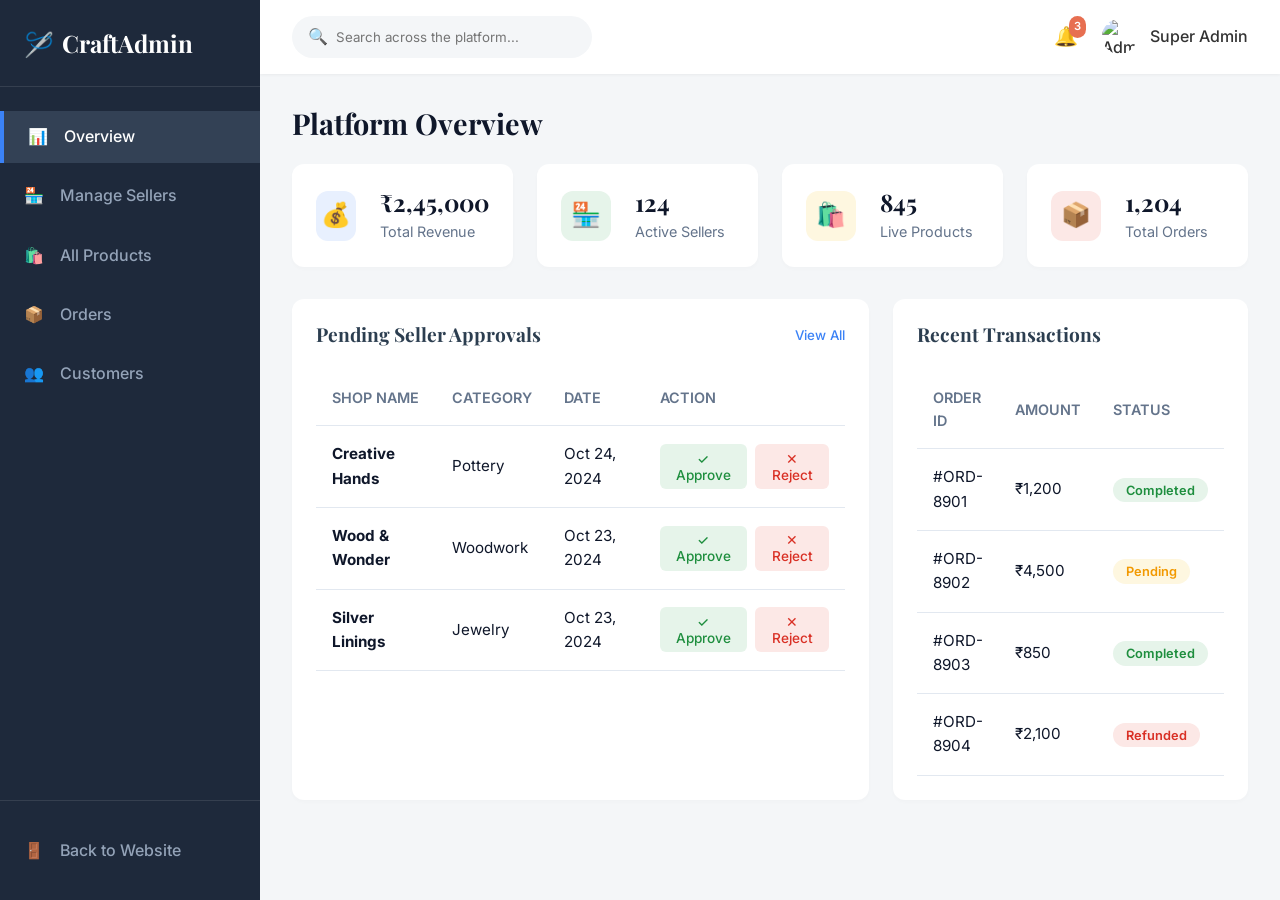
==== admin.html @ c6b3c41f "Add files via upload" ====
<!DOCTYPE html>
<html lang="en">
<head>
  <meta charset="UTF-8"/>
  <meta name="viewport" content="width=device-width, initial-scale=1.0"/>
  <title>Admin Dashboard – CraftNest</title>
  <link rel="preconnect" href="https://fonts.googleapis.com"/>
  <link href="https://fonts.googleapis.com/css2?family=Playfair+Display:wght@400;600;700&family=Inter:wght@300;400;500;600&display=swap" rel="stylesheet"/>
  <link rel="stylesheet" href="style.css"/>
  <link rel="stylesheet" href="admin.css"/>
</head>
<body class="admin-body">

  <!-- Admin Sidebar -->
  <aside class="admin-sidebar">
    <div class="admin-logo">
      <span class="logo-icon">🪡</span>
      <span>Craft<strong>Admin</strong></span>
    </div>
    
    <nav class="admin-nav">
      <a href="#" class="admin-nav-item active" onclick="switchAdminTab('overview', this)">
        <span>📊</span> Overview
      </a>
      <a href="#" class="admin-nav-item" onclick="switchAdminTab('sellers', this)">
        <span>🏪</span> Manage Sellers
      </a>
      <a href="#" class="admin-nav-item" onclick="switchAdminTab('products', this)">
        <span>🛍️</span> All Products
      </a>
      <a href="#" class="admin-nav-item" onclick="switchAdminTab('orders', this)">
        <span>📦</span> Orders
      </a>
      <a href="#" class="admin-nav-item" onclick="switchAdminTab('users', this)">
        <span>👥</span> Customers
      </a>
    </nav>
    
    <div class="admin-logout">
      <a href="index.html" class="admin-nav-item">
        <span>🚪</span> Back to Website
      </a>
    </div>
  </aside>

  <!-- Admin Main Content -->
  <main class="admin-main">
    
    <!-- Admin Header -->
    <header class="admin-header">
      <div class="header-search">
        <span>🔍</span>
        <input type="text" placeholder="Search across the platform..."/>
      </div>
      <div class="header-profile">
        <span class="notification-icon">🔔<span class="badge">3</span></span>
        <div class="profile-info">
          <img src="https://images.unsplash.com/photo-1472099645785-5658abf4ff4e?auto=format&fit=facearea&facepad=2&w=256&h=256&q=80" alt="Admin"/>
          <span>Super Admin</span>
        </div>
      </div>
    </header>

    <div class="admin-content">
      
      <!-- TAB: OVERVIEW -->
      <section id="tab-overview" class="admin-section active">
        <h2 class="section-title">Platform Overview</h2>
        
        <div class="stats-grid">
          <div class="stat-card">
            <div class="stat-icon" style="background:#e8f0fe; color:#1a73e8">💰</div>
            <div class="stat-details">
              <h3>₹2,45,000</h3>
              <p>Total Revenue</p>
            </div>
          </div>
          <div class="stat-card">
            <div class="stat-icon" style="background:#e6f4ea; color:#1e8e3e">🏪</div>
            <div class="stat-details">
              <h3>124</h3>
              <p>Active Sellers</p>
            </div>
          </div>
          <div class="stat-card">
            <div class="stat-icon" style="background:#fef7e0; color:#f29900">🛍️</div>
            <div class="stat-details">
              <h3>845</h3>
              <p>Live Products</p>
            </div>
          </div>
          <div class="stat-card">
            <div class="stat-icon" style="background:#fce8e6; color:#d93025">📦</div>
            <div class="stat-details">
              <h3>1,204</h3>
              <p>Total Orders</p>
            </div>
          </div>
        </div>

        <div class="dashboard-row">
          <div class="card recent-applications">
            <div class="card-header">
              <h3>Pending Seller Approvals</h3>
              <button class="btn-link">View All</button>
            </div>
            <div class="table-responsive">
              <table class="admin-table">
                <thead>
                  <tr>
                    <th>Shop Name</th>
                    <th>Category</th>
                    <th>Date</th>
                    <th>Action</th>
                  </tr>
                </thead>
                <tbody id="pendingSellersTable">
                  <!-- Injected by JS -->
                </tbody>
              </table>
            </div>
          </div>

          <div class="card recent-orders">
            <div class="card-header">
              <h3>Recent Transactions</h3>
            </div>
            <div class="table-responsive">
              <table class="admin-table">
                <thead>
                  <tr>
                    <th>Order ID</th>
                    <th>Amount</th>
                    <th>Status</th>
                  </tr>
                </thead>
                <tbody>
                  <tr><td>#ORD-8901</td><td>₹1,200</td><td><span class="status-badge success">Completed</span></td></tr>
                  <tr><td>#ORD-8902</td><td>₹4,500</td><td><span class="status-badge warning">Pending</span></td></tr>
                  <tr><td>#ORD-8903</td><td>₹850</td><td><span class="status-badge success">Completed</span></td></tr>
                  <tr><td>#ORD-8904</td><td>₹2,100</td><td><span class="status-badge danger">Refunded</span></td></tr>
                </tbody>
              </table>
            </div>
          </div>
        </div>
      </section>

      <!-- TAB: SELLERS -->
      <section id="tab-sellers" class="admin-section">
        <div class="card-header" style="margin-bottom: 1.5rem">
          <h2 class="section-title" style="margin:0">Manage Sellers</h2>
          <button class="btn btn-primary">➕ Add Seller</button>
        </div>
        <div class="card">
          <div class="table-filters">
            <input type="text" placeholder="Search sellers..." class="admin-input"/>
            <select class="admin-select">
              <option>All Status</option>
              <option>Active</option>
              <option>Suspended</option>
            </select>
          </div>
          <div class="table-responsive">
            <table class="admin-table">
              <thead>
                <tr>
                  <th>Seller / Shop Name</th>
                  <th>Email</th>
                  <th>Category</th>
                  <th>Products</th>
                  <th>Status</th>
                  <th>Actions</th>
                </tr>
              </thead>
              <tbody id="allSellersTable">
                <!-- Injected by JS -->
              </tbody>
            </table>
          </div>
        </div>
      </section>

      <!-- TAB: PRODUCTS -->
      <section id="tab-products" class="admin-section">
        <div class="card-header" style="margin-bottom: 1.5rem">
          <h2 class="section-title" style="margin:0">All Products</h2>
        </div>
        <div class="card">
          <div class="table-filters">
            <input type="text" placeholder="Search products..." class="admin-input"/>
            <select class="admin-select">
              <option>All Categories</option>
              <option>Frames</option>
              <option>Pottery</option>
              <option>Jewelry</option>
            </select>
          </div>
          <div class="table-responsive">
            <table class="admin-table">
              <thead>
                <tr>
                  <th>Product Name</th>
                  <th>Seller</th>
                  <th>Price</th>
                  <th>Stock</th>
                  <th>Status</th>
                  <th>Actions</th>
                </tr>
              </thead>
              <tbody id="adminProductsTable">
                <!-- Injected by JS -->
              </tbody>
            </table>
          </div>
        </div>
      </section>

    </div>
  </main>

  <script src="admin.js"></script>
</body>
</html>
---- style.css ----
/* ===== GLOBAL VARIABLES ===== */
:root {
  /* Colors */
  --primary: #c27a5d; /* Warm artisan terracotta */
  --primary-hover: #a36147;
  --secondary: #2c3e50; /* Deep navy/slate */
  --accent: #e9c46a; /* Golden accent */
  --bg-light: #fcfaf8; /* Warm off-white */
  --bg-card: #ffffff;
  --text-main: #333333;
  --text-muted: #666666;
  --border: #eaeaea;
  --success: #2a9d8f;
  --error: #e76f51;
  
  /* Typography */
  --font-heading: 'Playfair Display', serif;
  --font-body: 'Inter', sans-serif;
  
  /* Shadows */
  --shadow-sm: 0 2px 8px rgba(0,0,0,0.05);
  --shadow-md: 0 4px 12px rgba(0,0,0,0.08);
  --shadow-lg: 0 12px 24px rgba(0,0,0,0.12);
  
  /* Transitions */
  --transition: all 0.3s ease;
  
  /* Layout */
  --max-width: 1200px;
  --nav-height: 80px;
}

/* ===== RESET & BASE ===== */
* {
  margin: 0;
  padding: 0;
  box-sizing: border-box;
}

html {
  scroll-behavior: smooth;
}

body {
  font-family: var(--font-body);
  color: var(--text-main);
  background-color: var(--bg-light);
  line-height: 1.6;
  overflow-x: hidden;
}

h1, h2, h3, h4, h5, h6 {
  font-family: var(--font-heading);
  font-weight: 700;
  line-height: 1.2;
  color: var(--secondary);
}

a {
  text-decoration: none;
  color: inherit;
  transition: var(--transition);
}

img {
  max-width: 100%;
  height: auto;
  display: block;
}

ul {
  list-style: none;
}

button {
  cursor: pointer;
  font-family: var(--font-body);
  border: none;
  background: none;
}

.highlight {
  color: var(--primary);
  position: relative;
  display: inline-block;
}

.highlight::after {
  content: '';
  position: absolute;
  bottom: 10%;
  left: 0;
  width: 100%;
  height: 30%;
  background-color: rgba(233, 196, 106, 0.4);
  z-index: -1;
  transform: rotate(-1deg);
}

/* ===== BUTTONS ===== */
.btn {
  display: inline-flex;
  align-items: center;
  justify-content: center;
  gap: 0.5rem;
  padding: 0.6rem 1.5rem;
  border-radius: 50px;
  font-weight: 500;
  transition: var(--transition);
  text-align: center;
}

.btn-lg {
  padding: 0.8rem 2rem;
  font-size: 1.1rem;
}

.btn-primary {
  background-color: var(--primary);
  color: white;
  box-shadow: 0 4px 10px rgba(194, 122, 93, 0.3);
}

.btn-primary:hover {
  background-color: var(--primary-hover);
  transform: translateY(-2px);
  box-shadow: 0 6px 15px rgba(194, 122, 93, 0.4);
}

.btn-outline {
  border: 2px solid var(--primary);
  color: var(--primary);
}

.btn-outline:hover {
  background-color: var(--primary);
  color: white;
}

.btn-glass {
  background: rgba(255, 255, 255, 0.8);
  backdrop-filter: blur(10px);
  color: var(--secondary);
  border: 1px solid rgba(255, 255, 255, 0.5);
  box-shadow: var(--shadow-sm);
}

.btn-glass:hover {
  background: white;
  transform: translateY(-2px);
}

.btn-white {
  background-color: white;
  color: var(--primary);
}

.btn-white:hover {
  background-color: #f8f8f8;
  transform: translateY(-2px);
}

.btn-outline-white {
  border: 2px solid white;
  color: white;
}

.btn-outline-white:hover {
  background-color: white;
  color: var(--secondary);
}

.btn-full {
  width: 100%;
}

/* ===== NAVBAR ===== */
.navbar {
  position: fixed;
  top: 0;
  left: 0;
  width: 100%;
  height: var(--nav-height);
  background-color: transparent;
  transition: var(--transition);
  z-index: 1000;
}

.navbar.scrolled {
  background-color: rgba(255, 255, 255, 0.95);
  backdrop-filter: blur(10px);
  box-shadow: var(--shadow-sm);
}

.nav-container {
  max-width: var(--max-width);
  margin: 0 auto;
  padding: 0 2rem;
  height: 100%;
  display: flex;
  align-items: center;
  justify-content: space-between;
}

.nav-logo {
  display: flex;
  align-items: center;
  gap: 0.5rem;
  font-family: var(--font-heading);
  font-size: 1.5rem;
  color: var(--secondary);
}

.nav-logo .logo-icon {
  font-size: 1.8rem;
}

.nav-links {
  display: flex;
  gap: 2rem;
}

.nav-link {
  font-weight: 500;
  color: var(--secondary);
  position: relative;
}

.nav-link::after {
  content: '';
  position: absolute;
  bottom: -4px;
  left: 0;
  width: 0;
  height: 2px;
  background-color: var(--primary);
  transition: var(--transition);
}

.nav-link:hover::after,
.nav-link.active::after {
  width: 100%;
}

.nav-link:hover,
.nav-link.active {
  color: var(--primary);
}

.nav-cta {
  display: flex;
  gap: 1rem;
}

.hamburger {
  display: none;
  flex-direction: column;
  gap: 5px;
  background: none;
  border: none;
  cursor: pointer;
}

.hamburger span {
  display: block;
  width: 25px;
  height: 3px;
  background-color: var(--secondary);
  transition: var(--transition);
}

/* ===== HERO SECTION ===== */
.hero {
  position: relative;
  min-height: 100vh;
  display: flex;
  align-items: center;
  overflow: hidden;
  padding: calc(var(--nav-height) + 2rem) 2rem 4rem;
}

.hero-bg-shapes {
  position: absolute;
  top: 0;
  left: 0;
  width: 100%;
  height: 100%;
  z-index: -1;
  overflow: hidden;
}

.shape {
  position: absolute;
  border-radius: 50%;
  filter: blur(80px);
}

.shape-1 {
  top: -10%;
  right: -5%;
  width: 50vw;
  height: 50vw;
  background-color: rgba(233, 196, 106, 0.2);
}

.shape-2 {
  bottom: -10%;
  left: -5%;
  width: 40vw;
  height: 40vw;
  background-color: rgba(194, 122, 93, 0.15);
}

.hero-content {
  flex: 1;
  max-width: 600px;
  z-index: 1;
}

.hero-badge {
  display: inline-block;
  padding: 0.5rem 1rem;
  background-color: white;
  border-radius: 50px;
  font-weight: 500;
  color: var(--primary);
  box-shadow: var(--shadow-sm);
  margin-bottom: 1.5rem;
  animation: slideUp 0.6s ease;
}

.hero-title {
  font-size: clamp(2.5rem, 5vw, 4rem);
  margin-bottom: 1.5rem;
  animation: slideUp 0.8s ease;
}

.hero-desc {
  font-size: 1.1rem;
  color: var(--text-muted);
  margin-bottom: 2rem;
  max-width: 90%;
  animation: slideUp 1s ease;
}

.hero-actions {
  display: flex;
  gap: 1rem;
  margin-bottom: 3rem;
  animation: slideUp 1.2s ease;
}

.hero-stats {
  display: flex;
  align-items: center;
  gap: 2rem;
  animation: slideUp 1.4s ease;
}

.stat-item {
  display: flex;
  flex-direction: column;
}

.stat-number {
  font-family: var(--font-heading);
  font-size: 2rem;
  font-weight: 700;
  color: var(--secondary);
}

.stat-suffix {
  font-family: var(--font-heading);
  font-size: 1.5rem;
  font-weight: 700;
  color: var(--primary);
}

.stat-label {
  font-size: 0.9rem;
  color: var(--text-muted);
}

.stat-divider {
  width: 1px;
  height: 40px;
  background-color: var(--border);
}

.hero-visual {
  flex: 1;
  position: relative;
  height: 600px;
  display: flex;
  align-items: center;
  justify-content: center;
  z-index: 1;
}

.hero-image-card {
  position: absolute;
  border-radius: 20px;
  overflow: hidden;
  box-shadow: var(--shadow-lg);
  transition: var(--transition);
}

.hero-image-card img {
  width: 100%;
  height: 100%;
  object-fit: cover;
  transition: transform 0.5s ease;
}

.hero-image-card:hover img {
  transform: scale(1.05);
}

.main-card {
  width: 400px;
  height: 500px;
  z-index: 3;
  animation: float 6s ease-in-out infinite;
}

.side-card-1 {
  width: 250px;
  height: 300px;
  right: 0;
  top: 10%;
  z-index: 2;
  transform: rotate(5deg);
  animation: float 7s ease-in-out infinite 1s;
}

.side-card-2 {
  width: 220px;
  height: 280px;
  left: 0;
  bottom: 10%;
  z-index: 4;
  transform: rotate(-5deg);
  animation: float 8s ease-in-out infinite 2s;
}

.card-badge {
  position: absolute;
  bottom: 20px;
  left: 20px;
  background: rgba(255, 255, 255, 0.9);
  padding: 0.5rem 1rem;
  border-radius: 50px;
  font-weight: 600;
  font-size: 0.9rem;
  box-shadow: var(--shadow-sm);
  backdrop-filter: blur(5px);
}

/* ===== ANIMATIONS ===== */
@keyframes slideUp {
  from { opacity: 0; transform: translateY(30px); }
  to { opacity: 1; transform: translateY(0); }
}

@keyframes float {
  0% { transform: translateY(0) rotate(var(--rot, 0deg)); }
  50% { transform: translateY(-15px) rotate(var(--rot, 0deg)); }
  100% { transform: translateY(0) rotate(var(--rot, 0deg)); }
}

.side-card-1 { --rot: 5deg; }
.side-card-2 { --rot: -5deg; }
.main-card { --rot: 0deg; }

/* ===== TRUST BAR ===== */
.trust-bar {
  background-color: var(--secondary);
  color: white;
  padding: 1.5rem 0;
}

.trust-container {
  max-width: var(--max-width);
  margin: 0 auto;
  padding: 0 2rem;
  display: flex;
  justify-content: space-between;
  align-items: center;
  flex-wrap: wrap;
  gap: 1rem;
}

.trust-item {
  display: flex;
  align-items: center;
  gap: 0.5rem;
  font-weight: 500;
  font-size: 1.1rem;
}

.trust-divider {
  width: 5px;
  height: 5px;
  border-radius: 50%;
  background-color: rgba(255,255,255,0.3);
}

/* ===== SECTIONS ===== */
.section-container {
  max-width: var(--max-width);
  margin: 0 auto;
  padding: 5rem 2rem;
}

.section-header {
  text-align: center;
  margin-bottom: 3rem;
}

.section-tag {
  color: var(--primary);
  font-weight: 600;
  text-transform: uppercase;
  letter-spacing: 2px;
  font-size: 0.9rem;
  display: block;
  margin-bottom: 0.5rem;
}

.section-title {
  font-size: 2.5rem;
  margin-bottom: 1rem;
}

.section-desc {
  color: var(--text-muted);
  max-width: 600px;
  margin: 0 auto;
}

/* ===== CATEGORIES ===== */
.categories-grid {
  display: grid;
  grid-template-columns: repeat(auto-fill, minmax(250px, 1fr));
  gap: 2rem;
}

.cat-card {
  background: white;
  border-radius: 16px;
  padding: 2rem;
  text-align: center;
  transition: var(--transition);
  box-shadow: var(--shadow-sm);
  border: 1px solid var(--border);
  position: relative;
  overflow: hidden;
}

.cat-card::before {
  content: '';
  position: absolute;
  top: 0;
  left: 0;
  width: 100%;
  height: 4px;
  background-color: var(--primary);
  transform: scaleX(0);
  transition: transform 0.3s ease;
  transform-origin: left;
}

.cat-card:hover {
  transform: translateY(-5px);
  box-shadow: var(--shadow-md);
  border-color: transparent;
}

.cat-card:hover::before {
  transform: scaleX(1);
}

.cat-icon {
  font-size: 3rem;
  margin-bottom: 1rem;
}

.cat-card h3 {
  font-size: 1.2rem;
  margin-bottom: 0.5rem;
}

.cat-card p {
  font-size: 0.9rem;
  color: var(--text-muted);
  margin-bottom: 1rem;
}

.cat-count {
  display: inline-block;
  font-size: 0.8rem;
  padding: 0.2rem 0.8rem;
  background-color: var(--bg-light);
  border-radius: 50px;
  color: var(--secondary);
}

/* ===== PRODUCT CARDS ===== */
.products-grid {
  display: grid;
  grid-template-columns: repeat(auto-fill, minmax(280px, 1fr));
  gap: 2rem;
}

.product-card {
  background: white;
  border-radius: 16px;
  overflow: hidden;
  box-shadow: var(--shadow-sm);
  transition: var(--transition);
  position: relative;
  display: flex;
  flex-direction: column;
}

.product-card:hover {
  transform: translateY(-5px);
  box-shadow: var(--shadow-lg);
}

.product-img-wrap {
  position: relative;
  height: 250px;
  overflow: hidden;
}

.product-img {
  width: 100%;
  height: 100%;
  object-fit: cover;
  transition: transform 0.5s ease;
}

.product-card:hover .product-img {
  transform: scale(1.05);
}

.product-badge {
  position: absolute;
  top: 10px;
  left: 10px;
  background: var(--primary);
  color: white;
  padding: 0.3rem 0.8rem;
  border-radius: 50px;
  font-size: 0.8rem;
  font-weight: 600;
  z-index: 2;
}

.product-like {
  position: absolute;
  top: 10px;
  right: 10px;
  background: white;
  width: 35px;
  height: 35px;
  border-radius: 50%;
  display: flex;
  align-items: center;
  justify-content: center;
  box-shadow: var(--shadow-sm);
  z-index: 2;
  font-size: 1.2rem;
  transition: var(--transition);
}

.product-like:hover {
  transform: scale(1.1);
  color: var(--error);
}

.product-info {
  padding: 1.5rem;
  flex: 1;
  display: flex;
  flex-direction: column;
}

.product-cat {
  font-size: 0.8rem;
  color: var(--text-muted);
  text-transform: uppercase;
  letter-spacing: 1px;
  margin-bottom: 0.5rem;
}

.product-title {
  font-size: 1.1rem;
  font-weight: 600;
  margin-bottom: 0.5rem;
  color: var(--secondary);
  display: -webkit-box;
  -webkit-line-clamp: 2;
  -webkit-box-orient: vertical;
  overflow: hidden;
}

.product-seller {
  display: flex;
  align-items: center;
  gap: 0.5rem;
  margin-bottom: 1rem;
  font-size: 0.9rem;
}

.seller-avatar {
  width: 24px;
  height: 24px;
  border-radius: 50%;
  object-fit: cover;
}

.product-rating {
  color: #ffb703;
  font-size: 0.9rem;
  margin-bottom: 1rem;
}

.product-footer {
  margin-top: auto;
  display: flex;
  justify-content: space-between;
  align-items: center;
  border-top: 1px solid var(--border);
  padding-top: 1rem;
}

.product-price {
  font-family: var(--font-heading);
  font-size: 1.3rem;
  font-weight: 700;
  color: var(--primary);
}

.section-cta {
  text-align: center;
  margin-top: 3rem;
}

/* ===== HOW IT WORKS ===== */
.how-section {
  background-color: white;
}

.how-tabs {
  display: flex;
  justify-content: center;
  gap: 1rem;
  margin-bottom: 3rem;
}

.how-tab {
  padding: 0.8rem 2rem;
  font-size: 1.1rem;
  font-weight: 600;
  border-radius: 50px;
  background-color: var(--bg-light);
  color: var(--text-muted);
  transition: var(--transition);
}

.how-tab.active {
  background-color: var(--primary);
  color: white;
  box-shadow: 0 4px 10px rgba(194, 122, 93, 0.3);
}

.how-steps {
  display: grid;
  grid-template-columns: repeat(auto-fit, minmax(250px, 1fr));
  gap: 2rem;
  text-align: center;
}

.step-card {
  padding: 2rem;
  position: relative;
}

.step-num {
  font-family: var(--font-heading);
  font-size: 4rem;
  font-weight: 800;
  color: rgba(194, 122, 93, 0.1);
  position: absolute;
  top: -10px;
  left: 50%;
  transform: translateX(-50%);
  z-index: 0;
}

.step-icon {
  font-size: 3rem;
  margin-bottom: 1rem;
  position: relative;
  z-index: 1;
}

.step-card h3 {
  margin-bottom: 1rem;
  position: relative;
  z-index: 1;
}

.step-card p {
  color: var(--text-muted);
  position: relative;
  z-index: 1;
}

/* ===== SELLERS (ABOUT) ===== */
.sellers-grid {
  display: grid;
  grid-template-columns: repeat(auto-fill, minmax(200px, 1fr));
  gap: 2rem;
}

.seller-profile-card {
  text-align: center;
  background: white;
  padding: 2rem;
  border-radius: 16px;
  box-shadow: var(--shadow-sm);
  transition: var(--transition);
}

.seller-profile-card:hover {
  transform: translateY(-5px);
  box-shadow: var(--shadow-md);
}

.seller-pic {
  width: 100px;
  height: 100px;
  border-radius: 50%;
  object-fit: cover;
  margin: 0 auto 1rem;
  border: 3px solid var(--primary);
  padding: 3px;
}

.seller-profile-card h3 {
  font-size: 1.1rem;
  margin-bottom: 0.5rem;
}

.seller-tag {
  display: inline-block;
  font-size: 0.8rem;
  background: var(--bg-light);
  padding: 0.2rem 0.8rem;
  border-radius: 50px;
  color: var(--text-muted);
  margin-bottom: 1rem;
}

.about-container {
  max-width: var(--max-width);
  margin: 0 auto;
  padding: 5rem 2rem;
  display: flex;
  align-items: center;
  gap: 4rem;
}

.about-visual {
  flex: 1;
  position: relative;
}

.about-visual img {
  border-radius: 20px;
  box-shadow: var(--shadow-lg);
}

.about-badge {
  position: absolute;
  bottom: -20px;
  right: -20px;
  background: white;
  padding: 1rem;
  border-radius: 12px;
  box-shadow: var(--shadow-lg);
  display: flex;
  align-items: center;
  gap: 1rem;
}

.about-badge-icon {
  font-size: 2rem;
}

.about-content {
  flex: 1;
}

.about-content p {
  color: var(--text-muted);
  margin-bottom: 1.5rem;
  font-size: 1.1rem;
}

.about-features {
  margin: 2rem 0;
  display: grid;
  grid-template-columns: 1fr 1fr;
  gap: 1rem;
}

.about-feature {
  display: flex;
  align-items: center;
  gap: 0.5rem;
  font-weight: 500;
}

/* ===== CTA BANNER ===== */
.cta-section {
  background: linear-gradient(135deg, var(--primary), var(--primary-hover));
  color: white;
  padding: 5rem 2rem;
  text-align: center;
}

.cta-container {
  max-width: 800px;
  margin: 0 auto;
}

.cta-container h2 {
  color: white;
  font-size: 2.5rem;
  margin-bottom: 1rem;
}

.cta-container p {
  font-size: 1.2rem;
  margin-bottom: 2rem;
  opacity: 0.9;
}

.cta-buttons {
  display: flex;
  justify-content: center;
  gap: 1rem;
}

/* ===== FOOTER ===== */
.footer {
  background-color: var(--secondary);
  color: white;
  padding: 4rem 2rem 1rem;
}

.footer-container {
  max-width: var(--max-width);
  margin: 0 auto;
  display: grid;
  grid-template-columns: 2fr 1fr 1fr 1fr;
  gap: 3rem;
  margin-bottom: 3rem;
}

.footer-logo {
  color: white;
  margin-bottom: 1rem;
}

.footer-brand p {
  color: #a0aec0;
  margin-bottom: 1.5rem;
}

.social-links {
  display: flex;
  gap: 1rem;
}

.social-link {
  width: 40px;
  height: 40px;
  background: rgba(255,255,255,0.1);
  border-radius: 50%;
  display: flex;
  align-items: center;
  justify-content: center;
  font-size: 1.2rem;
}

.social-link:hover {
  background: var(--primary);
  transform: translateY(-3px);
}

.footer-col h4 {
  color: white;
  margin-bottom: 1.5rem;
  font-size: 1.1rem;
}

.footer-col ul li {
  margin-bottom: 0.8rem;
}

.footer-col ul li a {
  color: #a0aec0;
}

.footer-col ul li a:hover {
  color: var(--primary);
  padding-left: 5px;
}

.footer-bottom {
  text-align: center;
  padding-top: 2rem;
  border-top: 1px solid rgba(255,255,255,0.1);
  color: #a0aec0;
  font-size: 0.9rem;
}

/* =========================================
   BUYERS PAGE STYLES
   ========================================= */
.page-header {
  background: linear-gradient(to right, rgba(24cf, 250, 248, 0.9), rgba(24cf, 250, 248, 0.9)),
              url('https://images.unsplash.com/photo-1452860606245-08befc0ff44b?auto=format&fit=crop&q=80') center/cover;
  padding: calc(var(--nav-height) + 4rem) 2rem 4rem;
  text-align: center;
}

.page-header-content {
  max-width: 800px;
  margin: 0 auto;
}

.page-header h1 {
  font-size: 3rem;
  margin-bottom: 1rem;
}

.page-header p {
  font-size: 1.2rem;
  color: var(--text-muted);
  margin-bottom: 2rem;
}

.search-bar-wrapper {
  background: white;
  padding: 0.5rem;
  border-radius: 50px;
  box-shadow: var(--shadow-md);
  max-width: 600px;
  margin: 0 auto;
}

.search-bar {
  display: flex;
  align-items: center;
}

.search-icon {
  padding: 0 1rem;
  font-size: 1.2rem;
  color: var(--text-muted);
}

.search-bar input {
  flex: 1;
  border: none;
  outline: none;
  font-family: var(--font-body);
  font-size: 1rem;
  padding: 0.8rem 0;
}

.search-btn {
  border-radius: 50px;
}

.buyers-main {
  padding: 3rem 2rem;
  background-color: var(--bg-light);
}

.buyers-container {
  max-width: var(--max-width);
  margin: 0 auto;
  display: grid;
  grid-template-columns: 280px 1fr;
  gap: 2rem;
}

/* Filters Sidebar */
.filters-sidebar {
  background: white;
  padding: 1.5rem;
  border-radius: 16px;
  box-shadow: var(--shadow-sm);
  height: fit-content;
  position: sticky;
  top: calc(var(--nav-height) + 2rem);
}

.filters-header {
  display: flex;
  justify-content: space-between;
  align-items: center;
  margin-bottom: 1.5rem;
  padding-bottom: 1rem;
  border-bottom: 1px solid var(--border);
}

.clear-filters {
  font-size: 0.9rem;
  color: var(--primary);
  text-decoration: underline;
}

.filter-group {
  margin-bottom: 1.5rem;
}

.filter-group h4 {
  font-size: 1rem;
  margin-bottom: 1rem;
  color: var(--secondary);
}

.filter-checkbox {
  display: flex;
  align-items: center;
  gap: 0.5rem;
  margin-bottom: 0.8rem;
  cursor: pointer;
  font-size: 0.95rem;
  color: var(--text-muted);
}

.price-range-display {
  display: flex;
  justify-content: space-between;
  margin-bottom: 1rem;
  font-weight: 500;
}

.price-slider {
  width: 100%;
  accent-color: var(--primary);
}

/* Products Panel */
.products-toolbar {
  display: flex;
  justify-content: space-between;
  align-items: center;
  margin-bottom: 1.5rem;
  background: white;
  padding: 1rem 1.5rem;
  border-radius: 12px;
  box-shadow: var(--shadow-sm);
}

.sort-wrapper {
  display: flex;
  align-items: center;
  gap: 0.5rem;
}

.sort-select {
  padding: 0.5rem;
  border: 1px solid var(--border);
  border-radius: 8px;
  font-family: var(--font-body);
  outline: none;
}

.view-toggle {
  display: flex;
  gap: 0.5rem;
}

.view-btn {
  width: 36px;
  height: 36px;
  border-radius: 8px;
  border: 1px solid var(--border);
  background: white;
  font-size: 1.2rem;
  display: flex;
  align-items: center;
  justify-content: center;
  transition: var(--transition);
}

.view-btn.active, .view-btn:hover {
  background: var(--primary);
  color: white;
  border-color: var(--primary);
}

.cat-pills {
  display: flex;
  gap: 0.8rem;
  overflow-x: auto;
  padding-bottom: 1rem;
  margin-bottom: 1rem;
  scrollbar-width: none;
}

.cat-pills::-webkit-scrollbar {
  display: none;
}

.cat-pill {
  padding: 0.5rem 1.2rem;
  background: white;
  border: 1px solid var(--border);
  border-radius: 50px;
  white-space: nowrap;
  font-weight: 500;
  color: var(--text-muted);
  transition: var(--transition);
}

.cat-pill:hover, .cat-pill.active {
  background: var(--primary);
  color: white;
  border-color: var(--primary);
}

/* List View Overrides */
.products-grid.list-view {
  grid-template-columns: 1fr;
}

.products-grid.list-view .product-card {
  flex-direction: row;
  height: 200px;
}

.products-grid.list-view .product-img-wrap {
  width: 250px;
  height: 100%;
}

.products-grid.list-view .product-info {
  justify-content: center;
}

/* Pagination */
.pagination {
  display: flex;
  justify-content: center;
  gap: 0.5rem;
  margin-top: 3rem;
}

.page-btn {
  width: 40px;
  height: 40px;
  border-radius: 50%;
  border: 1px solid var(--border);
  background: white;
  display: flex;
  align-items: center;
  justify-content: center;
  font-weight: 500;
  transition: var(--transition);
}

.page-btn:hover, .page-btn.active {
  background: var(--primary);
  color: white;
  border-color: var(--primary);
}

/* Modal */
.modal-overlay {
  position: fixed;
  top: 0;
  left: 0;
  width: 100%;
  height: 100%;
  background: rgba(0,0,0,0.6);
  backdrop-filter: blur(5px);
  z-index: 2000;
  display: flex;
  align-items: center;
  justify-content: center;
  opacity: 0;
  visibility: hidden;
  transition: var(--transition);
}

.modal-overlay.active {
  opacity: 1;
  visibility: visible;
}

.modal-box {
  background: white;
  border-radius: 20px;
  width: 90%;
  max-width: 900px;
  max-height: 90vh;
  overflow-y: auto;
  position: relative;
  transform: translateY(20px);
  transition: transform 0.4s ease;
}

.modal-overlay.active .modal-box {
  transform: translateY(0);
}

.modal-close {
  position: absolute;
  top: 15px;
  right: 15px;
  width: 40px;
  height: 40px;
  background: white;
  border-radius: 50%;
  display: flex;
  align-items: center;
  justify-content: center;
  font-size: 1.2rem;
  box-shadow: var(--shadow-sm);
  z-index: 10;
  transition: var(--transition);
}

.modal-close:hover {
  background: var(--error);
  color: white;
}

.modal-content {
  display: flex;
  flex-wrap: wrap;
}

.modal-gallery {
  flex: 1;
  min-width: 300px;
}

.modal-gallery img {
  width: 100%;
  height: 100%;
  object-fit: cover;
}

.modal-details {
  flex: 1;
  min-width: 300px;
  padding: 2.5rem;
}

/* =========================================
   SELLERS PORTAL STYLES
   ========================================= */
.seller-header {
  background: linear-gradient(to right, rgba(44, 62, 80, 0.9), rgba(44, 62, 80, 0.9)),
              url('https://images.unsplash.com/photo-1513364776144-60967b0f800f?auto=format&fit=crop&q=80') center/cover;
  color: white;
}

.seller-header h1 {
  color: white;
}

.seller-header p {
  color: rgba(255,255,255,0.8);
}

.seller-header-badge {
  display: inline-block;
  background: var(--primary);
  color: white;
  padding: 0.5rem 1rem;
  border-radius: 50px;
  font-weight: 600;
  margin-bottom: 1.5rem;
}

.seller-perks-row {
  display: flex;
  justify-content: center;
  flex-wrap: wrap;
  gap: 2rem;
  margin-top: 2rem;
}

.seller-perk {
  display: flex;
  align-items: center;
  gap: 0.5rem;
  background: rgba(255,255,255,0.1);
  padding: 0.5rem 1rem;
  border-radius: 50px;
  font-size: 0.9rem;
}

.seller-portal-section {
  padding: 3rem 2rem;
  background: var(--bg-light);
  min-height: 80vh;
}

.portal-container {
  max-width: var(--max-width);
  margin: 0 auto;
}

.portal-tabs {
  display: flex;
  gap: 1rem;
  margin-bottom: 2rem;
  overflow-x: auto;
  padding-bottom: 0.5rem;
}

.portal-tab {
  padding: 1rem 2rem;
  background: white;
  border-radius: 12px;
  font-weight: 600;
  color: var(--text-muted);
  box-shadow: var(--shadow-sm);
  display: flex;
  align-items: center;
  gap: 0.5rem;
  white-space: nowrap;
  transition: var(--transition);
}

.portal-tab:hover {
  color: var(--primary);
}

.portal-tab.active {
  background: var(--primary);
  color: white;
}

.portal-panel {
  display: none;
  animation: fadeIn 0.4s ease;
}

.portal-panel.active {
  display: block;
}

@keyframes fadeIn {
  from { opacity: 0; transform: translateY(10px); }
  to { opacity: 1; transform: translateY(0); }
}

/* Auth Cards */
.auth-cards {
  max-width: 600px;
  margin: 0 auto;
}

.auth-card {
  background: white;
  border-radius: 20px;
  padding: 3rem;
  box-shadow: var(--shadow-md);
}

.hidden {
  display: none !important;
}

.auth-card-header {
  text-align: center;
  margin-bottom: 2rem;
}

.auth-card-header h2 {
  font-size: 2rem;
  margin-bottom: 0.5rem;
}

.auth-card-header p {
  color: var(--text-muted);
}

.seller-form .form-group {
  margin-bottom: 1.5rem;
}

.form-row {
  display: flex;
  gap: 1rem;
}

.form-row .form-group {
  flex: 1;
}

.form-row-between {
  justify-content: space-between;
  align-items: center;
  margin-bottom: 1.5rem;
}

.seller-form label {
  display: block;
  font-size: 0.9rem;
  font-weight: 500;
  margin-bottom: 0.5rem;
  color: var(--secondary);
}

.seller-form input[type="text"],
.seller-form input[type="email"],
.seller-form input[type="tel"],
.seller-form input[type="password"],
.seller-form input[type="number"],
.seller-form select,
.seller-form textarea {
  width: 100%;
  padding: 0.8rem 1rem;
  border: 1px solid var(--border);
  border-radius: 8px;
  font-family: var(--font-body);
  font-size: 1rem;
  transition: var(--transition);
  background: #f9f9f9;
}

.seller-form input:focus,
.seller-form select:focus,
.seller-form textarea:focus {
  outline: none;
  border-color: var(--primary);
  background: white;
  box-shadow: 0 0 0 3px rgba(194, 122, 93, 0.1);
}

.password-wrapper {
  position: relative;
}

.toggle-pwd {
  position: absolute;
  right: 1rem;
  top: 50%;
  transform: translateY(-50%);
  color: var(--text-muted);
  font-size: 1.2rem;
}

.form-checkbox {
  margin-bottom: 1.5rem;
}

.form-checkbox label {
  display: flex;
  align-items: center;
  gap: 0.5rem;
  font-weight: normal;
  color: var(--text-muted);
}

.form-checkbox.inline {
  margin-bottom: 0;
}

.forgot-link {
  color: var(--primary);
  font-size: 0.9rem;
  font-weight: 500;
}

.auth-switch {
  text-align: center;
  margin-top: 2rem;
  font-size: 0.95rem;
  color: var(--text-muted);
}

.auth-switch button {
  color: var(--primary);
  font-weight: 600;
}

#panel-register {
  display: grid;
  grid-template-columns: 1fr 1fr;
  gap: 3rem;
  align-items: start;
}

.seller-benefits {
  background: white;
  border-radius: 20px;
  padding: 3rem;
  box-shadow: var(--shadow-sm);
}

.seller-benefits h3 {
  font-size: 1.8rem;
  margin-bottom: 2rem;
}

.benefit-list {
  display: flex;
  flex-direction: column;
  gap: 1.5rem;
}

.benefit-item {
  display: flex;
  gap: 1rem;
}

.benefit-icon {
  font-size: 1.5rem;
  background: var(--bg-light);
  width: 50px;
  height: 50px;
  border-radius: 50%;
  display: flex;
  align-items: center;
  justify-content: center;
  flex-shrink: 0;
}

.benefit-item h4 {
  font-size: 1.1rem;
  margin-bottom: 0.3rem;
}

.benefit-item p {
  color: var(--text-muted);
  font-size: 0.9rem;
}

.seller-img-wrap {
  margin-top: 3rem;
  border-radius: 16px;
  overflow: hidden;
}

/* Dashboard Locked */
.dashboard-locked {
  background: white;
  border-radius: 20px;
  padding: 5rem 2rem;
  text-align: center;
  box-shadow: var(--shadow-sm);
  max-width: 600px;
  margin: 0 auto;
}

.locked-icon {
  font-size: 4rem;
  margin-bottom: 1rem;
}

.dashboard-locked h3 {
  font-size: 1.8rem;
  margin-bottom: 1rem;
}

.dashboard-locked p {
  color: var(--text-muted);
  margin-bottom: 2rem;
}

/* Dashboard Content */
.dashboard-content {
  display: flex;
  flex-direction: column;
  gap: 2rem;
}

.dashboard-header {
  display: flex;
  justify-content: space-between;
  align-items: center;
  background: white;
  padding: 2rem;
  border-radius: 16px;
  box-shadow: var(--shadow-sm);
}

.dash-welcome {
  display: flex;
  align-items: center;
  gap: 1rem;
}

.dash-avatar {
  width: 60px;
  height: 60px;
  border-radius: 50%;
  object-fit: cover;
}

.dash-welcome h2 {
  font-size: 1.5rem;
  margin-bottom: 0.2rem;
}

.dash-welcome p {
  color: var(--text-muted);
}

.logout-btn {
  border-color: var(--error);
  color: var(--error);
}

.logout-btn:hover {
  background: var(--error);
  color: white;
}

.dash-stats {
  display: grid;
  grid-template-columns: repeat(auto-fit, minmax(200px, 1fr));
  gap: 1.5rem;
}

.dash-stat-card {
  background: white;
  padding: 1.5rem;
  border-radius: 16px;
  box-shadow: var(--shadow-sm);
  display: flex;
  flex-direction: column;
  position: relative;
  overflow: hidden;
}

.dash-stat-icon {
  position: absolute;
  right: -10px;
  bottom: -10px;
  font-size: 5rem;
  opacity: 0.05;
}

.dash-stat-num {
  font-family: var(--font-heading);
  font-size: 2.5rem;
  font-weight: 700;
  color: var(--primary);
  margin-bottom: 0.5rem;
}

.dash-stat-label {
  color: var(--secondary);
  font-weight: 500;
}

.dash-actions {
  display: flex;
  gap: 1rem;
}

.dash-action-btn {
  flex: 1;
  background: white;
  padding: 1.5rem;
  border-radius: 16px;
  box-shadow: var(--shadow-sm);
  font-size: 1.2rem;
  font-weight: 600;
  color: var(--secondary);
  display: flex;
  align-items: center;
  justify-content: center;
  gap: 0.5rem;
  transition: var(--transition);
  border: 2px dashed transparent;
}

.dash-action-btn:hover {
  border-color: var(--primary);
  color: var(--primary);
  transform: translateY(-2px);
}

.dash-recent {
  background: white;
  padding: 2rem;
  border-radius: 16px;
  box-shadow: var(--shadow-sm);
}

.dash-recent h3 {
  margin-bottom: 1.5rem;
}

.orders-table-wrap {
  overflow-x: auto;
}

.orders-table {
  width: 100%;
  border-collapse: collapse;
}

.orders-table th, .orders-table td {
  padding: 1rem;
  text-align: left;
  border-bottom: 1px solid var(--border);
}

.orders-table th {
  color: var(--text-muted);
  font-weight: 500;
  background: #f9f9f9;
}

.status {
  padding: 0.3rem 0.8rem;
  border-radius: 50px;
  font-size: 0.85rem;
  font-weight: 500;
}

.status.delivered { background: #e6f4ea; color: #1e8e3e; }
.status.processing { background: #e8f0fe; color: #1a73e8; }
.status.pending { background: #fef7e0; color: #f29900; }

/* Add Product Form */
.panel-title {
  display: flex;
  justify-content: space-between;
  align-items: center;
  margin-bottom: 2rem;
}

.panel-title p {
  color: var(--text-muted);
}

.product-form {
  background: white;
  padding: 3rem;
  border-radius: 20px;
  box-shadow: var(--shadow-sm);
}

.form-section {
  margin-bottom: 3rem;
  padding-bottom: 2rem;
  border-bottom: 1px solid var(--border);
}

.form-section h3 {
  margin-bottom: 1.5rem;
  font-size: 1.3rem;
}

.image-upload-area {
  border: 2px dashed var(--border);
  border-radius: 12px;
  padding: 2rem;
  text-align: center;
  cursor: pointer;
  transition: var(--transition);
  background: #f9f9f9;
  min-height: 200px;
  display: flex;
  flex-direction: column;
  justify-content: center;
}

.image-upload-area:hover {
  border-color: var(--primary);
  background: rgba(194, 122, 93, 0.05);
}

.upload-icon {
  font-size: 3rem;
  margin-bottom: 1rem;
}

.upload-placeholder p {
  font-weight: 600;
  margin-bottom: 0.5rem;
}

.upload-placeholder span {
  font-size: 0.85rem;
  color: var(--text-muted);
}

.image-previews {
  display: flex;
  gap: 1rem;
  flex-wrap: wrap;
  margin-top: 1rem;
}

.img-preview {
  width: 100px;
  height: 100px;
  border-radius: 8px;
  object-fit: cover;
  box-shadow: var(--shadow-sm);
}

.form-actions {
  display: flex;
  justify-content: flex-end;
  gap: 1rem;
}

/* My Products Grid */
.my-products-grid {
  display: grid;
  grid-template-columns: repeat(auto-fill, minmax(250px, 1fr));
  gap: 2rem;
}

.seller-product-card {
  background: white;
  border-radius: 12px;
  overflow: hidden;
  box-shadow: var(--shadow-sm);
  position: relative;
}

.spc-img {
  width: 100%;
  height: 200px;
  object-fit: cover;
}

.spc-info {
  padding: 1rem;
}

.spc-title {
  font-weight: 600;
  margin-bottom: 0.5rem;
  white-space: nowrap;
  overflow: hidden;
  text-overflow: ellipsis;
}

.spc-price {
  color: var(--primary);
  font-weight: 700;
  font-family: var(--font-heading);
}

.spc-actions {
  display: flex;
  border-top: 1px solid var(--border);
}

.spc-btn {
  flex: 1;
  padding: 0.8rem;
  font-weight: 500;
  text-align: center;
  transition: var(--transition);
}

.spc-btn:hover {
  background: #f9f9f9;
}

.spc-edit { color: var(--secondary); border-right: 1px solid var(--border); }
.spc-delete { color: var(--error); }

.no-products-msg {
  text-align: center;
  padding: 5rem 2rem;
  background: white;
  border-radius: 16px;
  box-shadow: var(--shadow-sm);
}

.no-products-msg span {
  font-size: 4rem;
  margin-bottom: 1rem;
  display: block;
}

/* How to sell steps */
.sell-steps {
  display: flex;
  align-items: center;
  justify-content: space-between;
}

.sell-step {
  flex: 1;
  text-align: center;
  padding: 2rem;
  position: relative;
}

.sell-step-num {
  font-family: var(--font-heading);
  font-size: 5rem;
  font-weight: 800;
  color: rgba(0,0,0,0.03);
  position: absolute;
  top: -20px;
  left: 50%;
  transform: translateX(-50%);
  z-index: 0;
}

.sell-step-icon {
  font-size: 3rem;
  margin-bottom: 1rem;
  position: relative;
  z-index: 1;
}

.sell-step-arrow {
  font-size: 2rem;
  color: var(--primary);
  opacity: 0.5;
}

/* Toast Notification */
.toast {
  position: fixed;
  bottom: 30px;
  left: 50%;
  transform: translateX(-50%) translateY(100px);
  background: var(--secondary);
  color: white;
  padding: 1rem 2rem;
  border-radius: 50px;
  box-shadow: var(--shadow-lg);
  display: flex;
  align-items: center;
  gap: 0.8rem;
  z-index: 9999;
  opacity: 0;
  transition: all 0.4s cubic-bezier(0.68, -0.55, 0.265, 1.55);
}

.toast.show {
  transform: translateX(-50%) translateY(0);
  opacity: 1;
}

.toast.success { background: var(--success); }
.toast.error { background: var(--error); }


/* ===== RESPONSIVE DESIGN ===== */
@media (max-width: 1024px) {
  .hero {
    flex-direction: column;
    text-align: center;
    padding-top: calc(var(--nav-height) + 4rem);
  }
  
  .hero-actions {
    justify-content: center;
  }
  
  .hero-stats {
    justify-content: center;
  }
  
  .hero-visual {
    margin-top: 4rem;
    height: 500px;
    width: 100%;
  }
  
  .main-card {
    width: 300px;
    height: 400px;
  }
  
  .side-card-1 {
    width: 200px;
    height: 250px;
  }
  
  .side-card-2 {
    width: 180px;
    height: 230px;
  }
  
  .about-container {
    flex-direction: column;
  }
  
  .buyers-container {
    grid-template-columns: 1fr;
  }
  
  .filters-sidebar {
    position: static;
  }
  
  #panel-register {
    grid-template-columns: 1fr;
  }
  
  .sell-steps {
    flex-direction: column;
    gap: 2rem;
  }
  
  .sell-step-arrow {
    transform: rotate(90deg);
  }
}

@media (max-width: 768px) {
  .nav-links, .nav-cta {
    display: none;
  }
  
  .hamburger {
    display: flex;
  }
  
  .nav-menu.active {
    position: absolute;
    top: var(--nav-height);
    left: 0;
    width: 100%;
    background: white;
    padding: 2rem;
    box-shadow: var(--shadow-md);
    display: flex;
    flex-direction: column;
    align-items: center;
    gap: 1.5rem;
  }
  
  .nav-menu.active .nav-links,
  .nav-menu.active .nav-cta {
    display: flex;
    flex-direction: column;
    width: 100%;
  }
  
  .nav-menu.active .btn {
    width: 100%;
  }
  
  .hero-title {
    font-size: 2.5rem;
  }
  
  .trust-container {
    justify-content: center;
  }
  
  .trust-divider {
    display: none;
  }
  
  .footer-container {
    grid-template-columns: 1fr;
  }
  
  .products-toolbar {
    flex-direction: column;
    gap: 1rem;
    align-items: flex-start;
  }
  
  .form-row {
    flex-direction: column;
    gap: 0;
  }
  
  .portal-tabs {
    flex-wrap: nowrap;
  }
  
  .product-form {
    padding: 1.5rem;
  }
}

@media (max-width: 480px) {
  .hero-stats {
    flex-direction: column;
    gap: 1rem;
  }
  
  .stat-divider {
    width: 40px;
    height: 1px;
  }
  
  .main-card {
    width: 250px;
    height: 350px;
  }
  
  .side-card-1, .side-card-2 {
    display: none;
  }
  
  .modal-content {
    flex-direction: column;
  }
}
---- admin.css ----
/* ===== ADMIN CSS ===== */
:root {
  --admin-bg: #f4f6f8;
  --sidebar-bg: #1e293b;
  --sidebar-hover: #334155;
  --sidebar-text: #94a3b8;
  --sidebar-active: #ffffff;
  --card-bg: #ffffff;
  --admin-primary: #3b82f6;
  --text-dark: #0f172a;
  --border-light: #e2e8f0;
}

body.admin-body {
  background-color: var(--admin-bg);
  display: flex;
  height: 100vh;
  overflow: hidden;
  margin: 0;
  font-family: var(--font-body);
}

/* Sidebar */
.admin-sidebar {
  width: 260px;
  background-color: var(--sidebar-bg);
  color: white;
  display: flex;
  flex-direction: column;
  transition: all 0.3s ease;
}

.admin-logo {
  padding: 1.5rem;
  font-family: var(--font-heading);
  font-size: 1.5rem;
  font-weight: 700;
  display: flex;
  align-items: center;
  gap: 0.5rem;
  border-bottom: 1px solid rgba(255,255,255,0.1);
  color: white;
}

.admin-nav {
  flex: 1;
  padding: 1.5rem 0;
  display: flex;
  flex-direction: column;
  gap: 0.5rem;
}

.admin-nav-item {
  padding: 0.8rem 1.5rem;
  display: flex;
  align-items: center;
  gap: 1rem;
  color: var(--sidebar-text);
  font-weight: 500;
  transition: all 0.2s;
  text-decoration: none;
}

.admin-nav-item:hover, .admin-nav-item.active {
  background-color: var(--sidebar-hover);
  color: var(--sidebar-active);
  border-left: 4px solid var(--admin-primary);
}

.admin-logout {
  padding: 1.5rem 0;
  border-top: 1px solid rgba(255,255,255,0.1);
}

/* Main Content */
.admin-main {
  flex: 1;
  display: flex;
  flex-direction: column;
  overflow-y: auto;
}

.admin-header {
  background-color: white;
  padding: 1rem 2rem;
  display: flex;
  justify-content: space-between;
  align-items: center;
  box-shadow: 0 1px 3px rgba(0,0,0,0.05);
  position: sticky;
  top: 0;
  z-index: 10;
}

.header-search {
  display: flex;
  align-items: center;
  background: var(--admin-bg);
  padding: 0.5rem 1rem;
  border-radius: 50px;
  width: 300px;
}

.header-search input {
  border: none;
  background: transparent;
  outline: none;
  margin-left: 0.5rem;
  width: 100%;
  font-family: var(--font-body);
}

.header-profile {
  display: flex;
  align-items: center;
  gap: 1.5rem;
}

.notification-icon {
  position: relative;
  font-size: 1.2rem;
  cursor: pointer;
}

.badge {
  position: absolute;
  top: -5px;
  right: -8px;
  background: var(--error);
  color: white;
  font-size: 0.7rem;
  padding: 2px 5px;
  border-radius: 10px;
  font-weight: 600;
}

.profile-info {
  display: flex;
  align-items: center;
  gap: 0.8rem;
  font-weight: 500;
}

.profile-info img {
  width: 35px;
  height: 35px;
  border-radius: 50%;
  object-fit: cover;
}

.admin-content {
  padding: 2rem;
}

.admin-section {
  display: none;
  animation: fadeIn 0.4s;
}

.admin-section.active {
  display: block;
}

.section-title {
  font-size: 1.8rem;
  color: var(--text-dark);
  margin-bottom: 1.5rem;
}

/* Cards & Stats */
.stats-grid {
  display: grid;
  grid-template-columns: repeat(auto-fit, minmax(220px, 1fr));
  gap: 1.5rem;
  margin-bottom: 2rem;
}

.stat-card {
  background: white;
  padding: 1.5rem;
  border-radius: 12px;
  display: flex;
  align-items: center;
  gap: 1.5rem;
  box-shadow: 0 2px 4px rgba(0,0,0,0.02);
}

.stat-icon {
  width: 50px;
  height: 50px;
  border-radius: 12px;
  display: flex;
  align-items: center;
  justify-content: center;
  font-size: 1.5rem;
}

.stat-details h3 {
  font-size: 1.5rem;
  color: var(--text-dark);
  margin-bottom: 0.2rem;
}

.stat-details p {
  color: #64748b;
  font-size: 0.9rem;
  margin: 0;
}

.dashboard-row {
  display: grid;
  grid-template-columns: 2fr 1fr;
  gap: 1.5rem;
}

.card {
  background: white;
  border-radius: 12px;
  padding: 1.5rem;
  box-shadow: 0 2px 4px rgba(0,0,0,0.02);
}

.card-header {
  display: flex;
  justify-content: space-between;
  align-items: center;
  margin-bottom: 1.5rem;
}

.card-header h3 {
  font-size: 1.2rem;
  margin: 0;
}

.btn-link {
  color: var(--admin-primary);
  font-weight: 500;
}

/* Tables */
.table-responsive {
  overflow-x: auto;
}

.admin-table {
  width: 100%;
  border-collapse: collapse;
}

.admin-table th, .admin-table td {
  padding: 1rem;
  text-align: left;
  border-bottom: 1px solid var(--border-light);
}

.admin-table th {
  color: #64748b;
  font-weight: 600;
  font-size: 0.9rem;
  text-transform: uppercase;
}

.admin-table td {
  color: var(--text-dark);
  font-size: 0.95rem;
  vertical-align: middle;
}

.seller-info-cell {
  display: flex;
  align-items: center;
  gap: 1rem;
}

.seller-info-cell img {
  width: 40px;
  height: 40px;
  border-radius: 8px;
  object-fit: cover;
}

.status-badge {
  padding: 0.3rem 0.8rem;
  border-radius: 50px;
  font-size: 0.8rem;
  font-weight: 600;
}

.status-badge.success { background: #e6f4ea; color: #1e8e3e; }
.status-badge.warning { background: #fef7e0; color: #f29900; }
.status-badge.danger { background: #fce8e6; color: #d93025; }

.action-btns {
  display: flex;
  gap: 0.5rem;
}

.action-btn {
  padding: 0.4rem 0.8rem;
  border-radius: 6px;
  font-size: 0.85rem;
  font-weight: 500;
  transition: all 0.2s;
}

.btn-approve { background: #e6f4ea; color: #1e8e3e; }
.btn-approve:hover { background: #1e8e3e; color: white; }

.btn-reject { background: #fce8e6; color: #d93025; }
.btn-reject:hover { background: #d93025; color: white; }

.table-filters {
  display: flex;
  gap: 1rem;
  margin-bottom: 1.5rem;
}

.admin-input, .admin-select {
  padding: 0.6rem 1rem;
  border: 1px solid var(--border-light);
  border-radius: 8px;
  font-family: var(--font-body);
  outline: none;
}

.admin-input:focus, .admin-select:focus {
  border-color: var(--admin-primary);
}

@media (max-width: 1024px) {
  .dashboard-row {
    grid-template-columns: 1fr;
  }
}

@media (max-width: 768px) {
  body.admin-body {
    flex-direction: column;
  }
  .admin-sidebar {
    width: 100%;
    height: auto;
  }
  .admin-nav {
    flex-direction: row;
    overflow-x: auto;
    padding: 0.5rem;
  }
  .admin-nav-item {
    white-space: nowrap;
    padding: 0.5rem 1rem;
  }
  .admin-logout {
    display: none;
  }
}
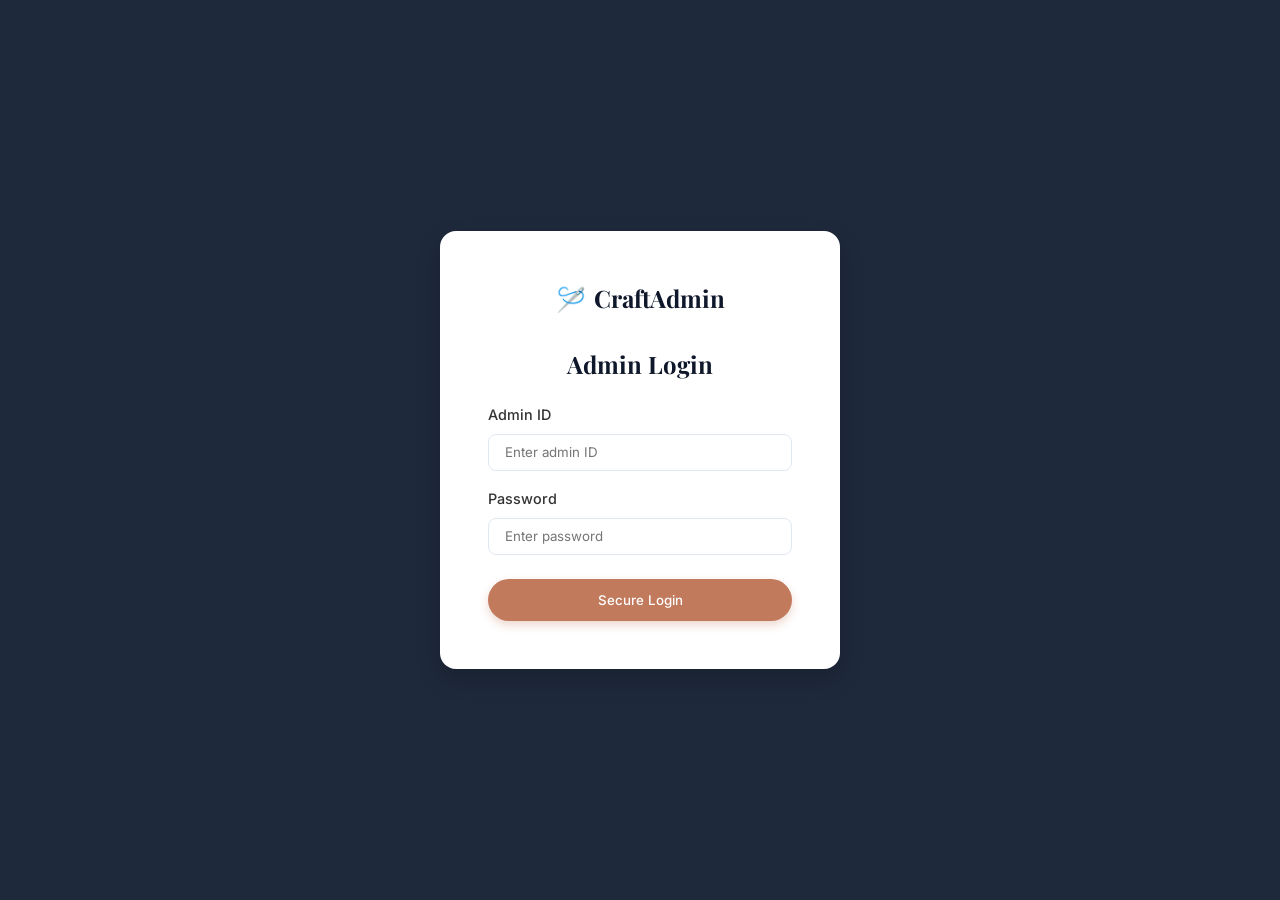
==== commit f46f6102: "Add files via upload" ====
--- a/admin.html
+++ b/admin.html
@@ -10,6 +10,29 @@
   <link rel="stylesheet" href="admin.css"/>
 </head>
 <body class="admin-body">
+
+  <!-- Admin Login Overlay -->
+  <div id="adminLoginOverlay" class="admin-login-overlay">
+    <div class="admin-login-card">
+      <div class="admin-logo" style="justify-content: center; margin-bottom: 2rem; color: var(--text-dark); border-bottom: none; padding: 0;">
+        <span class="logo-icon">🪡</span>
+        <span>Craft<strong>Admin</strong></span>
+      </div>
+      <h2 style="text-align: center; margin-bottom: 1.5rem; color: var(--text-dark);">Admin Login</h2>
+      <form id="adminLoginForm" onsubmit="handleAdminLogin(event)">
+        <div style="margin-bottom: 1rem;">
+          <label style="display: block; margin-bottom: 0.5rem; font-weight: 500; font-size: 0.9rem;">Admin ID</label>
+          <input type="text" id="adminId" class="admin-input" style="width: 100%; box-sizing: border-box;" placeholder="Enter admin ID" required>
+        </div>
+        <div style="margin-bottom: 1.5rem;">
+          <label style="display: block; margin-bottom: 0.5rem; font-weight: 500; font-size: 0.9rem;">Password</label>
+          <input type="password" id="adminPassword" class="admin-input" style="width: 100%; box-sizing: border-box;" placeholder="Enter password" required>
+        </div>
+        <div id="loginError" style="color: var(--error); margin-bottom: 1rem; font-size: 0.9rem; display: none; text-align: center;">Invalid Admin ID or Password</div>
+        <button type="submit" class="btn btn-primary" style="width: 100%; padding: 0.8rem;">Secure Login</button>
+      </form>
+    </div>
+  </div>
 
   <!-- Admin Sidebar -->
   <aside class="admin-sidebar">
--- a/admin.css
+++ b/admin.css
@@ -354,3 +354,32 @@
     display: none;
   }
 }
+
+/* Admin Login Overlay */
+.admin-login-overlay {
+  position: fixed;
+  top: 0;
+  left: 0;
+  width: 100%;
+  height: 100%;
+  background-color: var(--sidebar-bg);
+  display: flex;
+  align-items: center;
+  justify-content: center;
+  z-index: 9999;
+  transition: opacity 0.5s ease, visibility 0.5s ease;
+}
+
+.admin-login-overlay.hidden {
+  opacity: 0;
+  visibility: hidden;
+}
+
+.admin-login-card {
+  background: white;
+  padding: 3rem;
+  border-radius: 16px;
+  width: 100%;
+  max-width: 400px;
+  box-shadow: 0 10px 25px rgba(0,0,0,0.2);
+}
